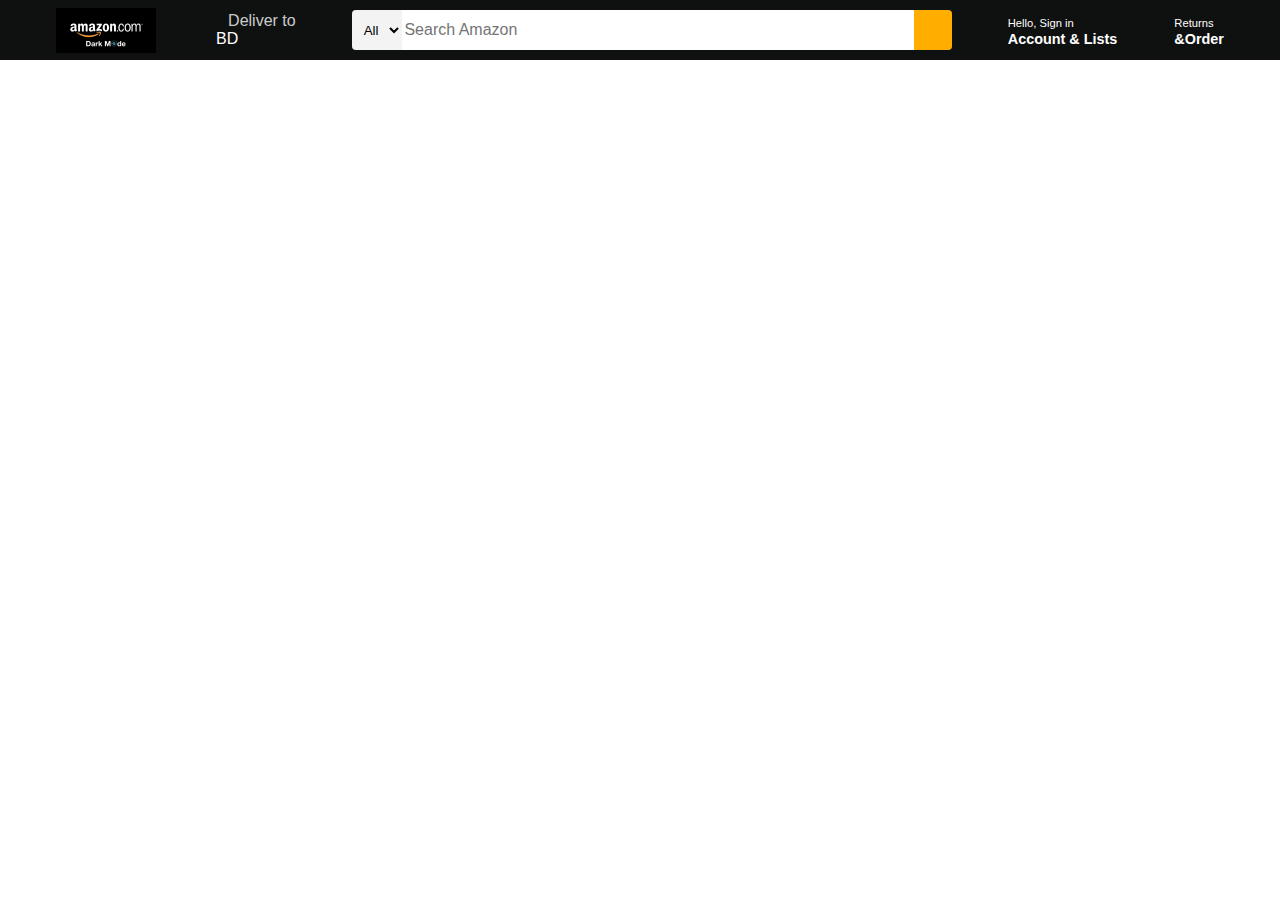
==== index.html @ 0f793f0f "amazon clone navbar" ====
<!DOCTYPE html>
<html lang="en">

<head>
    <meta charset="UTF-8">
    <meta name="viewport" content="width=device-width, initial-scale=1.0">
    <title>Amazon</title>
    <link rel="stylesheet" href="https://cdnjs.cloudflare.com/ajax/libs/font-awesome/6.5.1/css/all.min.css"
        integrity="sha512-DTOQO9RWCH3ppGqcWaEA1BIZOC6xxalwEsw9c2QQeAIftl+Vegovlnee1c9QX4TctnWMn13TZye+giMm8e2LwA=="
        crossorigin="anonymous" referrerpolicy="no-referrer" />
    <link rel="stylesheet" href="style.css">
</head>

<body>
    <header>
        <div class="navbar">
            <div class="nav_logo bordar">
                <div class="logo"></div>
            </div>
            <div class="nav_address bordar">
                <p class="ad_first">Deliver to</p>
                <div class="add-icon">
                    <i class="fa-solid fa-location-dot"></i>
                    <p class="ad_second">BD</p>
                </div>
            </div>
            <div class="nav-search">
                <select class="search-select">
                    <option value="">All</option>
                </select>
                <input placeholder="Search Amazon" class="search-input">
                <div class="search-icon"><i class="fa-solid fa-magnifying-glass"></i></div>
            </div>
            <div class="nav-sing bordar">
                <p><span>Hello, Sign in</span></p>
                <p class="nav-sign-one">Account & Lists</p>
            </div>
            <div class="nav-return bordar">
                <p><span>Returns</span></p>
                <p class="nav-sign-one">&Order</p>
            </div>
        </div>
    </header>
</body>

</html>
---- style.css ----
*{
    margin: 0;
    font-family: arial;
    border: border-box;
}
.navbar{
    height: 60px;
    background-color: #0F1111;
    color: white;
    display: flex;
    align-items: center;
    justify-content: space-evenly;
}
.nav_logo{
    height: 45px;
    width: 100px;
}
.logo{
    background-image: url(amazon_logo.png);
    background-size: cover;
    height: 45px;
    width: 100px;
}
.bordar{
    border: 1.5px solid transparent;
}
.bordar:hover{
    border: 1.5px solid white;
}

/**box2**/
.ad_first{
    color: #cccccc;
    font :0.5rem;
    margin-left: 15px;
}
.ad_second{
    font: size 1rem ;
    margin-left: 3px;
}
.add-icon{
    display: flex;
}
/* box3 */
.nav-search{
    display: flex;
    justify-content: space-evenly;
    background-color: rgb(31, 72, 137);
    width: 600px;
    height: 40px;
    border-radius: 4px;
}
.search-select{
    background-color: #f3f3f3;
    width: 60px;
    text-align: center;
    border-top-left-radius: 4px;
    border-bottom-left-radius: 4px;
    border: none;
}
.search-input{
    width:100%;
    font-size: 1rem;
    border: none;
}
.search-icon{
    width: 45px;
    display: flex;
    justify-content: center;
    align-items: center;
    font-size: 1.3rem;
    background-color:rgb(255,174,0);
    border-top-right-radius:4px ;
    border-bottom-right-radius:4px ;
    color: #0f1111;
}
/* box4 */
span{
    font-size: 0.7rem;
}
.nav-sign-one{
    font-size: 0.9rem;
    font-weight: 700;
}
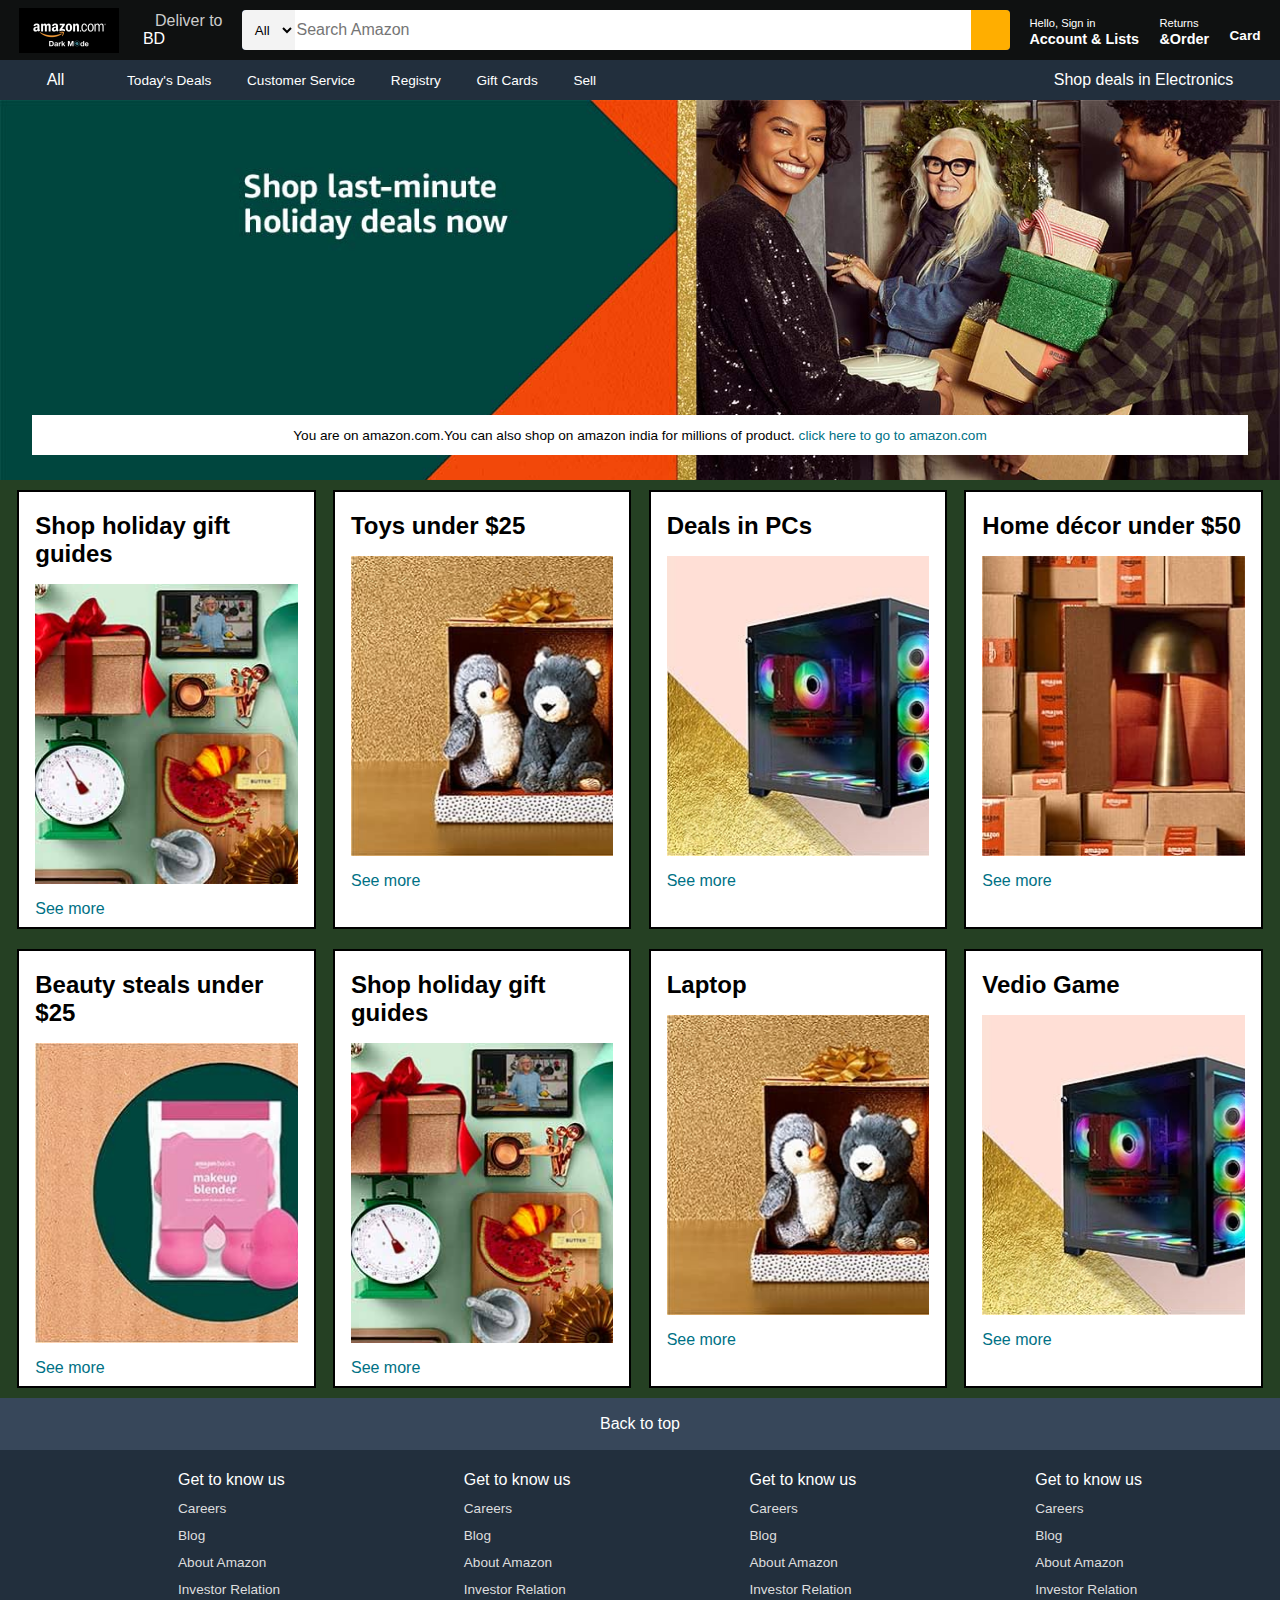
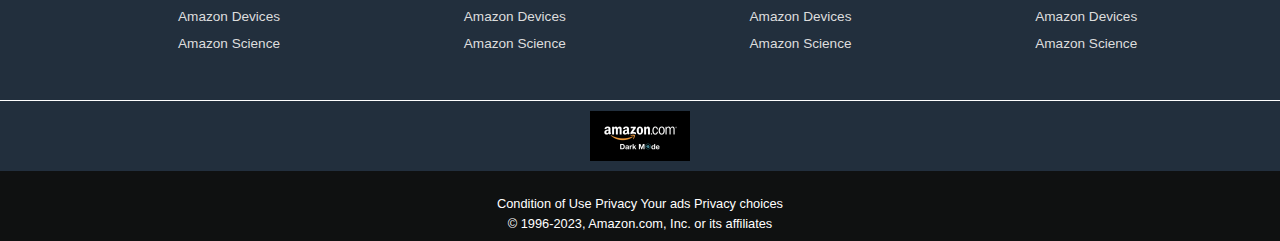
==== commit 98c5a59f: "amazon clone" ====
--- a/index.html
+++ b/index.html
@@ -39,8 +39,148 @@
                 <p><span>Returns</span></p>
                 <p class="nav-sign-one">&Order</p>
             </div>
+            <div class="nav-card bordar">
+                <i class="fa-solid fa-cart-plus"></i>
+                Card
+            </div>
+        </div>
+        <div class="panal">
+            <div class="pnal-all bordar">
+                <i class="fa-solid fa-bars"></i>
+                All
+            </div>
+            <div class="panal-op">
+                <p class="bordar">Today's Deals</p>
+                <p class="bordar">Customer Service</p>
+                <p class="bordar">Registry</p>
+                <p class="bordar">Gift Cards</p>
+                <p class="bordar">Sell</p>
+            </div>
+            <div class="panal-deals bordar">
+                Shop deals in Electronics
+            </div>
         </div>
     </header>
+
+    <div class="hero-section">
+        <div class="hero-mas">
+            <p>You are on amazon.com.You can also shop on amazon india for millions of product. <a href="#">click here to go to amazon.com</a></p>
+        </div>
+    </div>
+
+    <div class="shop-section">
+        <div class="box1 box">
+           <div class="box-contant">
+            <h2>Shop holiday gift guides</h2>
+            <div class="box-image" style="background-image:url('box1.jpg');"></div>
+            <p>See more</p>
+           </div>
+        </div>
+        <div class="box2 box">
+            <div class="box-contant">
+                <h2>Toys under $25</h2>
+                <div class="box-image" style="background-image:url('box2.jpg');"></div>
+                <p>See more</p>
+               </div>
+        </div>
+        <div class="box3 box">
+            <div class="box-contant">
+                <h2>Deals in PCs</h2>
+                <div class="box-image" style="background-image:url('box3.jpg');"></div>
+                <p>See more</p>
+               </div>
+        </div>
+        <div class="box4 box">
+            <div class="box-contant">
+                <h2>Home décor under $50</h2>
+                <div class="box-image" style="background-image:url('box4.jpg');"></div>
+                <p>See more</p>
+               </div>
+        </div>
+        <div class="box1 box">
+            <div class="box-contant">
+             <h2>Beauty steals under $25</h2>
+             <div class="box-image" style="background-image:url('box5.jpg');"></div>
+             <p>See more</p>
+            </div>
+         </div>
+         <div class="box2 box">
+             <div class="box-contant">
+                 <h2>Shop holiday gift guides</h2>
+                 <div class="box-image" style="background-image:url('box6.jpg');"></div>
+                 <p>See more</p>
+                </div>
+         </div>
+         <div class="box3 box">
+             <div class="box-contant">
+                 <h2>Laptop</h2>
+                 <div class="box-image" style="background-image:url('box2.jpg');"></div>
+                 <p>See more</p>
+                </div>
+         </div>
+         <div class="box4 box">
+             <div class="box-contant">
+                 <h2>Vedio Game</h2>
+                 <div class="box-image" style="background-image:url('box3.jpg');"></div>
+                 <p>See more</p>
+                </div>
+         </div>
+    </div>
+<footer>
+    <div class="foot-panal1 bordar">Back to top</div>
+    <div class="foot-panal2">
+        <ul>
+            <p class="bordar">Get to know us</p>
+            <a  class="bordar">Careers</a>
+            <a  class="bordar">Blog</a>
+            <a  class="bordar">About Amazon</a>
+            <a  class="bordar">Investor Relation</a>
+            <a  class="bordar">Amazon Devices</a>
+            <a  class="bordar">Amazon Science</a>
+        </ul>
+        <ul>
+            <p class="bordar">Get to know us</p>
+            <a  class="bordar">Careers</a>
+            <a  class="bordar">Blog</a>
+            <a  class="bordar">About Amazon</a>
+            <a  class="bordar">Investor Relation</a>
+            <a  class="bordar">Amazon Devices</a>
+            <a  class="bordar">Amazon Science</a>
+        </ul>
+        <ul>
+            <p class="bordar">Get to know us</p>
+            <a  class="bordar">Careers</a>
+            <a  class="bordar">Blog</a>
+            <a  class="bordar">About Amazon</a>
+            <a  class="bordar">Investor Relation</a>
+            <a  class="bordar">Amazon Devices</a>
+            <a  class="bordar">Amazon Science</a>
+        </ul>
+        <ul>
+            <p class="bordar">Get to know us</p>
+            <a  class="bordar">Careers</a>
+            <a  class="bordar">Blog</a>
+            <a  class="bordar">About Amazon</a>
+            <a  class="bordar">Investor Relation</a>
+            <a  class="bordar">Amazon Devices</a>
+            <a  class="bordar">Amazon Science</a>
+        </ul>
+    </div>
+
+    <div class="foot-panal3">
+        <div class="logo1">
+        </div>
+    </div>
+    <div class="foot-panal4">
+        <div class="pages">
+            <a>Condition of Use</a>
+            <a>Privacy</a>
+            <a>Your ads Privacy choices</a>
+        </div>
+        <div class="copyright">© 1996-2023, Amazon.com, Inc. or its affiliates</div>
+    </div>
+</footer>
+
 </body>
 
 </html>--- a/style.css
+++ b/style.css
@@ -46,9 +46,12 @@
     display: flex;
     justify-content: space-evenly;
     background-color: rgb(31, 72, 137);
-    width: 600px;
+    width: 60%;
     height: 40px;
     border-radius: 4px;
+}
+.nav-search:hover{
+    border:2px solid orange;
 }
 .search-select{
     background-color: #f3f3f3;
@@ -82,3 +85,141 @@
     font-size: 0.9rem;
     font-weight: 700;
 }
+/* box5 */
+.nav-card i{
+font-size: 30px;
+}
+.nav-card{
+    font-size:0.85rem;
+    font-weight:700 ;
+}
+
+/* panal */
+
+.panal{
+    height: 40px;
+    background-color: #222f3d;
+    display: flex;
+    color: white;
+    align-items: center;
+    justify-content: space-evenly;
+}
+.panal-op p{
+    display: inline;
+    margin: 15px;
+}
+.panal-op {
+    width: 70%;
+    font-size: 0.85rem;
+}
+.panal-deal{
+    font-size:0.9rem;
+    font-weight: 700;
+}
+/* hero-section */
+.hero-section{
+    background-image: url(hero1.jpg);
+    background-size: cover;
+    height: 380px;
+    display: flex;
+    justify-content: center;
+    align-items: flex-end;
+}
+.hero-mas{
+    background-color: white;
+    color: black;
+    height: 40px;
+    display: flex;
+    align-items: center;
+    justify-content: center;
+    font-size: 0.85em;
+    width: 95%;
+    margin-bottom: 25px;
+}
+.hero-mas a{
+    color:#007185; 
+    text-decoration: none;
+}
+/* shop-section */
+.shop-section{
+    display: flex;
+    flex-wrap: wrap;
+    justify-content: space-evenly;
+    background-color: #254023;
+}
+.box{
+    border: 2px solid black;
+    height:400px;
+    width: 23%;
+    background-color: white;
+    padding: 20px 0px 15px;
+    margin-top: 10px;
+    margin-bottom: 10px;
+}
+.box-image{
+    height: 300px;
+    background-size: cover;
+    margin-top: 1rem;
+    margin-bottom: 1rem;
+}
+.box-contant{
+    margin-left: 1rem;
+    margin-right: 1rem;
+}
+.box-contant p{
+    color: #007185;
+}
+
+/* footer panal */
+.foot-panal1{
+    background-color: #37475a;
+    color: white;
+    height: 50px;
+    display: flex;
+    justify-content: center;
+    align-items: center;
+    font-size: 1rem;
+}
+.foot-panal2{
+    background-color: #222f3d;
+    color: white;
+    height: 250px;
+    display: flex;
+    justify-content: space-evenly;
+}
+ul{
+    margin-top: 20px;
+}
+ul a{
+    display: block;
+    font-size: 0.85rem;
+    margin-top: 10px;
+    color: #dddddd;
+}
+.foot-panal3{
+    background-color: #222f3d;
+    border-top:0.5px solid white ;
+    height: 70px;
+    display: flex;
+    justify-content: center;
+    align-items: center;
+}
+.logo1{
+    background-image: url(amazon_logo.png);
+    background-size: cover;
+    height: 50px;
+    width: 100px;
+}
+.foot-panal4{
+    background-color: #0f1111;
+    color: white;
+    height: 70px;
+    font-size: .8rem;
+    text-align: center;
+}
+.pages{
+    padding-top: 25px;
+}
+.copyright{
+    padding-top: 5px;
+}